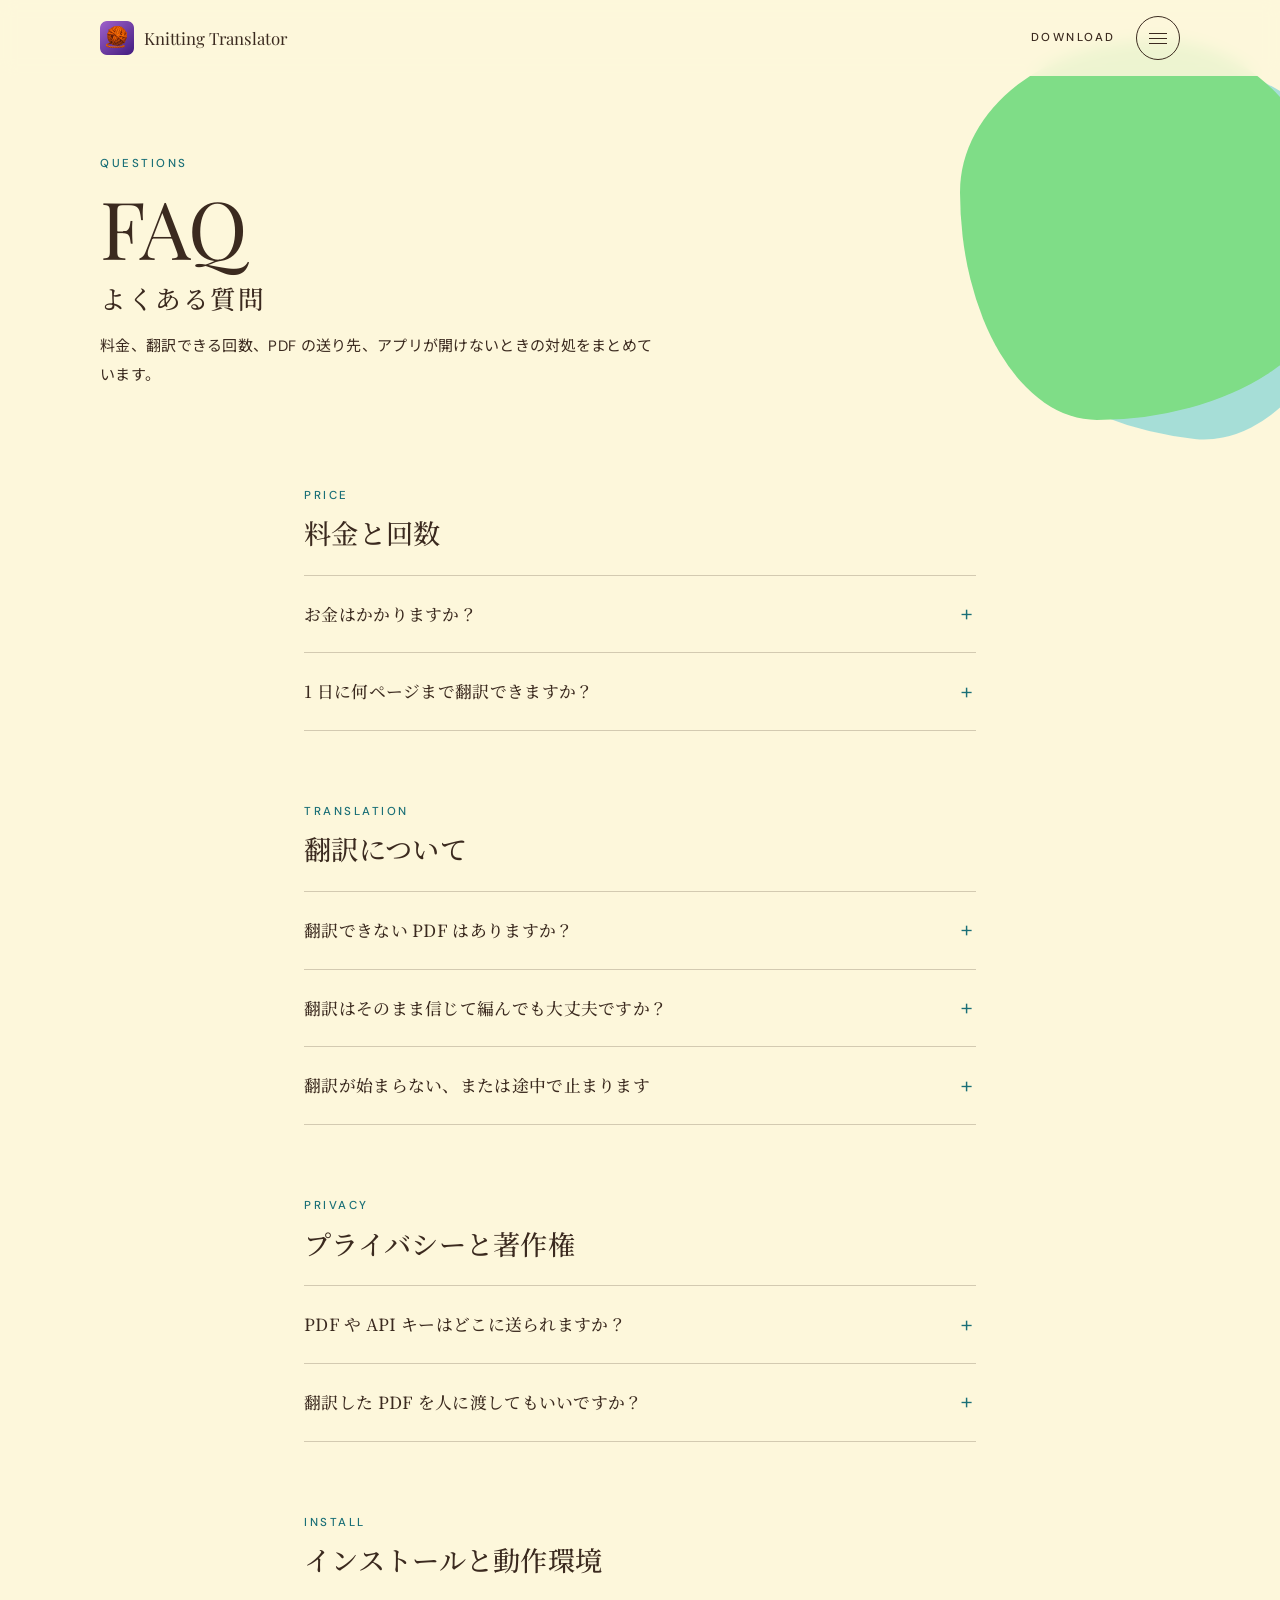
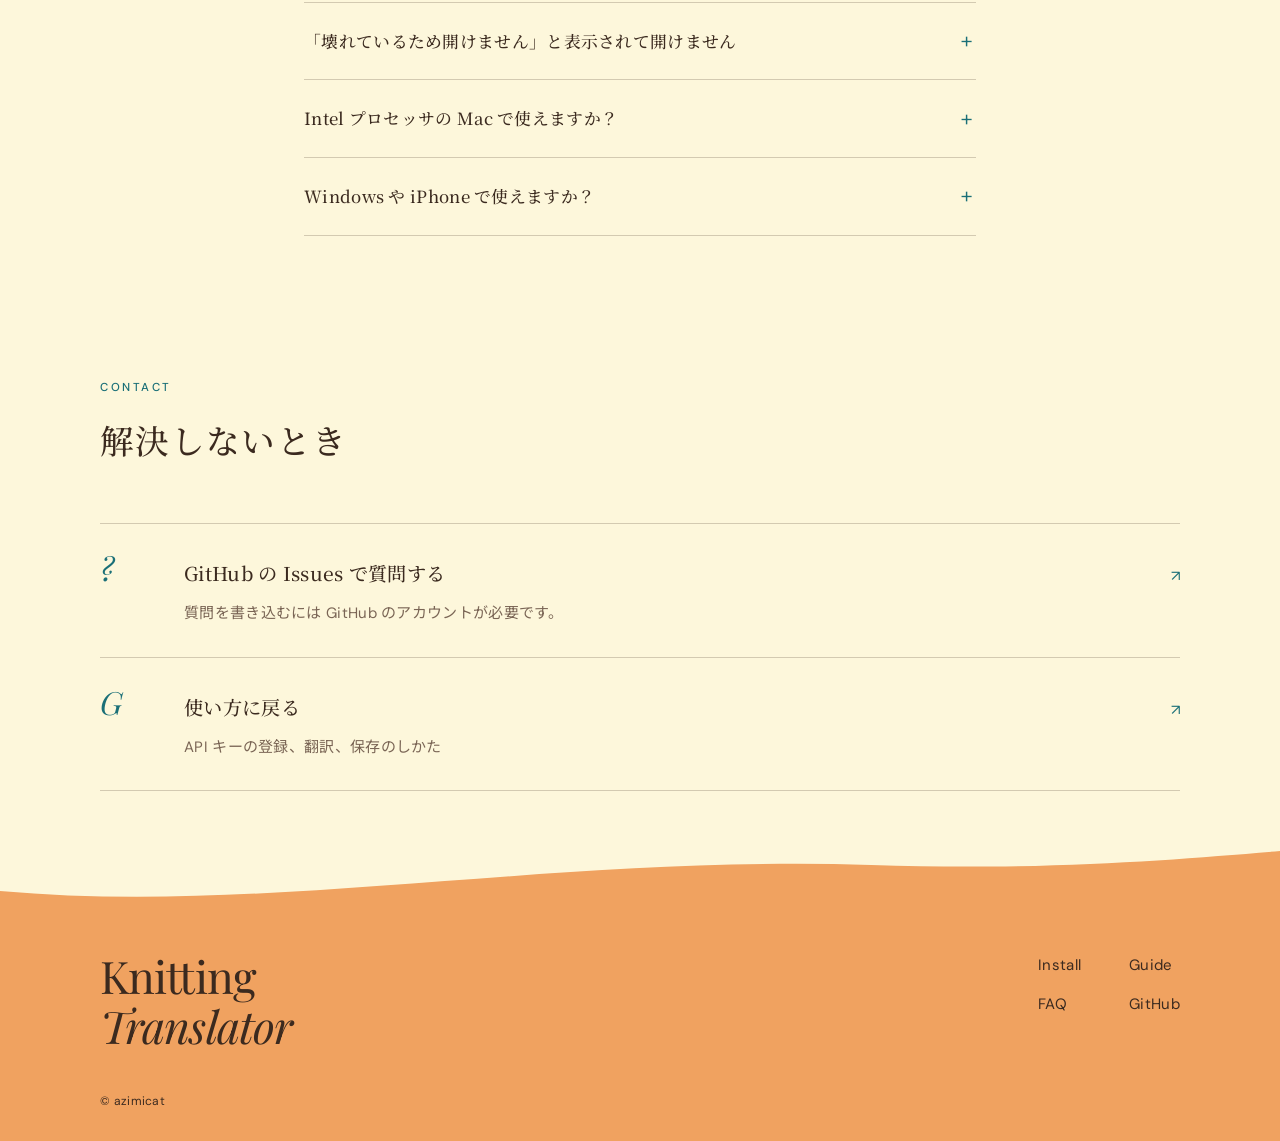
==== faq/index.html @ 3faf4431 "[add] Knitting Translatorを紹介して配布する静的サイトを追加 トップ、インストール、使い方、よくある質問の4ページと、共通のCSSとJavaScript。 ダウンロードボタンは" ====
<!doctype html>
<html lang="ja">
<head>
  <meta charset="utf-8">
  <meta name="viewport" content="width=device-width, initial-scale=1">
  <title>よくある質問 | Knitting Translator</title>
  <meta name="description" content="Knitting Translator の料金、翻訳回数の上限、プライバシー、開けないときの対処についての質問と答えです。">
  <link rel="icon" href="../assets/img/icon.png">
  <link rel="preconnect" href="https://fonts.googleapis.com">
  <link rel="preconnect" href="https://fonts.gstatic.com" crossorigin>
  <link rel="stylesheet" href="https://fonts.googleapis.com/css2?family=DM+Sans:wght@400;500&family=Noto+Sans+JP:wght@400;500&family=Noto+Serif+JP:wght@500&family=Playfair+Display:ital@0;1&display=swap">
  <link rel="stylesheet" href="../assets/css/style.css">
  <script>document.documentElement.classList.add("js");</script>
</head>
<body>
  <header class="site-header">
    <div class="container">
      <a class="brand" href="../">
        <img src="../assets/img/icon.png" alt="" width="34" height="34">
        <span>Knitting Translator</span>
      </a>
      <div class="header-actions">
        <a class="label" href="https://github.com/azimicat/translate_knitting_pattern_pdf/releases/latest/download/KnittingTranslator.zip" data-download>Download</a>
        <button class="menu-button" type="button" aria-expanded="false" aria-controls="menu" aria-label="メニューを開く"><span></span></button>
      </div>
    </div>
  </header>

  <nav class="menu" id="menu" aria-label="サイト内">
    <ul>
      <li><a href="../"><strong>Home</strong><small>トップ</small></a></li>
      <li><a href="../install/"><strong>Install</strong><small>インストール</small></a></li>
      <li><a href="../guide/"><strong>Guide</strong><small>使い方</small></a></li>
      <li><a href="../faq/" aria-current="page"><strong>FAQ</strong><small>よくある質問</small></a></li>
      <li><a href="https://github.com/azimicat/translate_knitting_pattern_pdf"><strong>GitHub</strong><small>ソースコード</small></a></li>
    </ul>
  </nav>

  <main>
    <section class="page-head">
      <div class="page-head-blob page-head-blob--green blob blob-stack" aria-hidden="true"></div>
      <div class="container reveal">
        <span class="label">Questions</span>
        <h1>FAQ<small>よくある質問</small></h1>
        <p>料金、翻訳できる回数、PDF の送り先、アプリが開けないときの対処をまとめています。</p>
      </div>
    </section>

    <section class="page-body">
      <div class="container prose faq">
        <div class="faq-group">
          <h2><span class="label">Price</span>料金と回数</h2>

          <details id="price">
            <summary>お金はかかりますか？</summary>
            <div class="answer">
              <p>かかりません。アプリは無料で、翻訳には Google の Gemini API の無料枠を使います。Google AI Studio で支払い方法を登録していなければ、無料枠を使い切っても請求は発生せず、その日の翻訳ができなくなるだけです。</p>
            </div>
          </details>

          <details id="quota">
            <summary>1 日に何ページまで翻訳できますか？</summary>
            <div class="answer">
              <p>1 ページの翻訳で、Gemini API を 1 回使います。アプリは 1 日 500 回を上限の目安として数え、その日の回数が 450 回を超えそうになると、翻訳を始める前に確認の画面を出します。回数は Mac の時計で毎日 0 時に 0 に戻ります。</p>
              <p>Google 側の実際の上限は Google の都合で変わることがあります。いまの上限は Google AI Studio で確かめられます。</p>
            </div>
          </details>
        </div>

        <div class="faq-group">
          <h2><span class="label">Translation</span>翻訳について</h2>

          <details id="scanned">
            <summary>翻訳できない PDF はありますか？</summary>
            <div class="answer">
              <p>紙をスキャンしただけの PDF のように、文字が画像になっていて選択できない PDF は翻訳できません。PDF を開いて、文字をドラッグで選択できるかどうかで見分けられます。</p>
            </div>
          </details>

          <details id="accuracy">
            <summary>翻訳はそのまま信じて編んでも大丈夫ですか？</summary>
            <div class="answer">
              <p>機械による翻訳なので、目数や段数、記号を取り違えることがあります。原文と訳が左右に並んでいるので、数字や略語は原文と照らし合わせてから編んでください。</p>
            </div>
          </details>

          <details id="slow">
            <summary>翻訳が始まらない、または途中で止まります</summary>
            <div class="answer">
              <ul>
                <li>インターネットに接続しているか確かめてください。</li>
                <li>API キーを貼り付けるときに、前後に余分な文字が入っていないか確かめてください。鍵のボタンから入れ直せます。</li>
                <li>その日の無料枠を使い切っている場合は、翌日まで翻訳できません。</li>
              </ul>
            </div>
          </details>
        </div>

        <div class="faq-group">
          <h2><span class="label">Privacy</span>プライバシーと著作権</h2>

          <details id="privacy">
            <summary>PDF や API キーはどこに送られますか？</summary>
            <div class="answer">
              <ul>
                <li>API キーは使っている Mac の中にだけ保存されます。</li>
                <li>PDF は 1 ページずつ、翻訳のために Google の Gemini API に送られます。アプリの作者に送られるものはありません。</li>
                <li>Google の規約では、無料枠で送った内容を Google がサービスの改善に使う場合があるとされています。人に見せたくない内容を含む PDF は翻訳しないでください。</li>
              </ul>
            </div>
          </details>

          <details id="copyright">
            <summary>翻訳した PDF を人に渡してもいいですか？</summary>
            <div class="answer">
              <p>販売されている編み物パターンには、作者が個人で使うことを条件にしているものがよくあります。翻訳した PDF を人に渡したり公開したりする前に、パターンの利用条件を確かめてください。</p>
            </div>
          </details>
        </div>

        <div class="faq-group">
          <h2><span class="label">Install</span>インストールと動作環境</h2>

          <details id="damaged">
            <summary>「壊れているため開けません」と表示されて開けません</summary>
            <div class="answer">
              <p>macOS がインターネットから入手したアプリに付ける印が原因で、この表示が出ることがあります。このサイトか GitHub からダウンロードしたアプリであれば、ターミナルで次のコマンドを実行すると印が外れ、開けるようになります。</p>
              <p><code>xattr -dr com.apple.quarantine /Applications/KnittingTranslator.app</code></p>
              <p>アプリケーションフォルダ以外に置いている場合は、<code>/Applications/KnittingTranslator.app</code> の部分を置いた場所に書き換えてください。</p>
            </div>
          </details>

          <details id="intel">
            <summary>Intel プロセッサの Mac で使えますか？</summary>
            <div class="answer">
              <p>いま配布しているアプリは、Apple シリコン（M1 以降）を搭載した Mac 向けです。Intel プロセッサの Mac では動きません。</p>
            </div>
          </details>

          <details id="windows">
            <summary>Windows や iPhone で使えますか？</summary>
            <div class="answer">
              <p>使えません。Knitting Translator は Mac 専用のアプリです。</p>
            </div>
          </details>
        </div>
      </div>
    </section>

    <section class="next">
      <div class="container">
        <div class="section-head">
          <span class="label">Contact</span>
          <h2>解決しないとき</h2>
        </div>
        <ul class="rows">
          <li>
            <a href="https://github.com/azimicat/translate_knitting_pattern_pdf/issues">
              <span class="num">?</span>
              <h3>GitHub の Issues で質問する</h3>
              <p>質問を書き込むには GitHub のアカウントが必要です。</p>
            </a>
          </li>
          <li>
            <a href="../guide/">
              <span class="num">G</span>
              <h3>使い方に戻る</h3>
              <p>API キーの登録、翻訳、保存のしかた</p>
            </a>
          </li>
        </ul>
      </div>
    </section>
  </main>

  <footer class="site-footer">
    <svg class="footer-wave" viewBox="0 0 1440 60" preserveAspectRatio="none" aria-hidden="true">
      <path d="M0 60 L0 40 C 300 64 620 4 980 14 C 1180 20 1330 8 1440 0 L1440 60 Z"/>
    </svg>
    <div class="container">
      <div class="footer-top">
        <p class="footer-mark">Knitting<br><em>Translator</em></p>
        <ul class="footer-links">
          <li><a href="../install/">Install</a></li>
          <li><a href="../guide/">Guide</a></li>
          <li><a href="../faq/">FAQ</a></li>
          <li><a href="https://github.com/azimicat/translate_knitting_pattern_pdf">GitHub</a></li>
        </ul>
      </div>
      <p class="copyright">&copy; azimicat</p>
    </div>
  </footer>

  <script src="../assets/js/site.js" defer></script>
</body>
</html>
---- assets/css/style.css ----
/*
 * 配色は 4 色。地はクリーム、いちばん目立つ面積をオレンジに割り当て、
 * 水色と緑は図形の重ね色や番号などの差し色に使う。
 */
:root {
  --orange: #f0a260;
  --cream: #fdf7db;
  --cyan: #60cbd5;
  --green: #7fdd87;

  --bg: var(--cream);
  --ink: #3b2a1f;
  --ink-soft: #7a6555;
  --line: rgba(59, 42, 31, 0.22);
  --accent-text: #1a6f77; /* 水色を文字に使うときの濃い色。クリームの地で読める濃さにしている */
  --paper: #fffdf4;

  --content: 1080px;
  --gutter: 24px;
  --header-h: 76px;

  --sans: "DM Sans", "Noto Sans JP", "Hiragino Sans", system-ui, sans-serif;
  --serif-en: "Playfair Display", "Noto Serif JP", serif;
  --serif-ja: "Noto Serif JP", "Hiragino Mincho ProN", serif;
  --mono: ui-monospace, "SF Mono", Menlo, monospace;

  --blob-a: 58% 42% 52% 48% / 46% 56% 44% 54%;
  --blob-b: 44% 56% 38% 62% / 58% 40% 60% 42%;
  --blob-c: 52% 48% 64% 36% / 40% 58% 42% 60%;
}

*,
*::before,
*::after {
  box-sizing: border-box;
}

html {
  -webkit-text-size-adjust: 100%;
  scroll-behavior: smooth;
  scroll-padding-top: calc(var(--header-h) + 16px);
}

body {
  margin: 0;
  background: var(--bg);
  color: var(--ink);
  font-family: var(--sans);
  font-size: 15px;
  line-height: 1.95;
  letter-spacing: 0.02em;
}

body.menu-open {
  overflow: hidden;
}

main,
.site-footer {
  overflow-x: clip;
}

img {
  max-width: 100%;
  height: auto;
}

a {
  color: inherit;
  text-underline-offset: 4px;
}

a:focus-visible,
button:focus-visible,
summary:focus-visible {
  outline: 2px solid var(--ink);
  outline-offset: 3px;
}

code {
  font-family: var(--mono);
  font-size: 0.88em;
  background: rgba(59, 42, 31, 0.07);
  padding: 0.1em 0.4em;
  border-radius: 4px;
  overflow-wrap: anywhere;
}

kbd {
  font-family: var(--sans);
  font-size: 0.85em;
  padding: 0.05em 0.45em;
  border: 1px solid var(--line);
  border-bottom-width: 2px;
  border-radius: 5px;
  background: var(--paper);
}

.container {
  width: 100%;
  max-width: calc(var(--content) + var(--gutter) * 2);
  margin: 0 auto;
  padding: 0 var(--gutter);
}

/* 字間を空けた小さな英字のラベル */
.label {
  display: inline-block;
  font-family: var(--sans);
  font-size: 0.72rem;
  font-weight: 500;
  letter-spacing: 0.22em;
  text-transform: uppercase;
}

/* ── ヘッダー ────────────────────────── */
.site-header {
  position: fixed;
  inset: 0 0 auto;
  z-index: 30;
  height: var(--header-h);
  background: rgba(253, 247, 219, 0.88);
  -webkit-backdrop-filter: blur(8px);
  backdrop-filter: blur(8px);
}

.site-header .container {
  height: 100%;
  display: flex;
  align-items: center;
  justify-content: space-between;
  gap: 16px;
}

.brand {
  display: inline-flex;
  align-items: center;
  gap: 10px;
  text-decoration: none;
}

.brand img {
  width: 34px;
  height: 34px;
}

.brand span {
  font-family: var(--serif-en);
  font-size: 1.05rem;
  letter-spacing: 0;
}

.header-actions {
  display: flex;
  align-items: center;
  gap: 20px;
}

.header-actions .label {
  text-decoration: none;
}

.menu-button {
  width: 44px;
  height: 44px;
  border: 1px solid var(--ink);
  border-radius: 50%;
  background: transparent;
  color: var(--ink);
  display: grid;
  place-items: center;
  cursor: pointer;
  padding: 0;
}

.menu-button span {
  display: block;
  width: 18px;
  height: 1px;
  background: currentColor;
  box-shadow: 0 -5px 0 currentColor, 0 5px 0 currentColor;
  transition: box-shadow 0.2s ease, transform 0.2s ease;
}

.menu-button[aria-expanded="true"] span {
  box-shadow: none;
  transform: rotate(45deg);
}

.menu-button[aria-expanded="true"] span::after {
  content: "";
  display: block;
  width: 18px;
  height: 1px;
  background: currentColor;
  transform: rotate(90deg);
}

/* 全画面のメニュー */
.menu {
  position: fixed;
  inset: 0;
  z-index: 20;
  background: var(--bg);
  padding: calc(var(--header-h) + 32px) var(--gutter) 40px;
  display: none;
  overflow-y: auto;
}

.menu.is-open {
  display: block;
}

.menu ul {
  max-width: var(--content);
  margin: 0 auto;
  padding: 0;
  list-style: none;
}

.menu li + li {
  border-top: 1px solid var(--line);
}

.menu a {
  display: flex;
  align-items: baseline;
  justify-content: space-between;
  gap: 16px;
  padding: 20px 0;
  text-decoration: none;
}

.menu a strong {
  font-family: var(--serif-en);
  font-size: clamp(1.8rem, 6vw, 3rem);
  font-weight: 400;
  letter-spacing: -0.01em;
}

.menu a small {
  font-size: 0.85rem;
  color: var(--ink-soft);
}

/* ── 図形 ────────────────────────────── */
.blob {
  border-radius: var(--blob-a);
}

.blob-stack {
  position: relative;
}

/* 後ろの図形（z-index: -1）を色の図形の下に描くため、重ねる範囲をここで区切る */
.hero-visual,
.feature-visual {
  isolation: isolate;
}

/* 後ろにずらして重ねる色の図形 */
.blob-stack::before {
  content: "";
  position: absolute;
  inset: 0;
  z-index: -1;
  border-radius: var(--blob-b);
  transform: translate(5%, 4%) rotate(6deg);
  background: var(--shadow-color, var(--cyan));
  opacity: 0.55;
}

/* 図形に沿って曲げる英字 */
.curve-label {
  position: absolute;
  inset: -6%;
  width: 112%;
  height: 112%;
  pointer-events: none;
  overflow: visible;
}

.curve-label text {
  font-family: var(--sans);
  font-size: 15px;
  letter-spacing: 0.3em;
  fill: var(--ink);
  text-transform: uppercase;
}

/* ── ヒーロー ────────────────────────── */
.hero {
  position: relative;
  min-height: 100svh;
  padding: calc(var(--header-h) + 24px) 0 32px;
  display: flex;
  flex-direction: column;
}

.hero .container {
  flex: 1;
  display: flex;
  flex-direction: column;
}

.hero-visual {
  position: relative;
  flex: 1;
  display: grid;
  place-items: center;
  min-height: 460px;
}

.hero-blob {
  position: absolute;
  width: min(86vw, 720px);
  aspect-ratio: 1.12;
  background: var(--orange);
  --shadow-color: var(--cyan);
}

.hero-blob::after {
  content: "";
  position: absolute;
  width: 22%;
  aspect-ratio: 1;
  right: -2%;
  bottom: 8%;
  border-radius: var(--blob-c);
  background: var(--green);
}

.hero-title {
  position: relative;
  z-index: 2;
  margin: 0;
  text-align: center;
  font-family: var(--serif-en);
  font-weight: 400;
  font-size: clamp(3rem, 11vw, 7.5rem);
  line-height: 0.95;
  letter-spacing: -0.03em;
}

.hero-title em {
  display: block;
  font-style: italic;
  padding-left: 0.8em;
}

.hero-title small {
  display: block;
  margin-top: 28px;
  font-family: var(--serif-ja);
  font-size: clamp(1rem, 2.4vw, 1.35rem);
  font-weight: 500;
  line-height: 1.7;
  letter-spacing: 0.06em;
}

.hero-meta {
  display: grid;
  grid-template-columns: 1fr auto 1fr;
  align-items: end;
  gap: 16px;
  margin-top: 24px;
  font-size: 0.72rem;
}

.hero-meta p {
  margin: 0;
  line-height: 1.8;
}

.hero-meta .scroll {
  text-align: center;
  text-decoration: none;
}

.hero-meta .scroll::before {
  content: "";
  display: block;
  width: 8px;
  height: 8px;
  margin: 0 auto 6px;
  border-right: 1.5px solid currentColor;
  border-bottom: 1.5px solid currentColor;
  transform: rotate(45deg);
}

.hero-meta .right {
  text-align: right;
}

/* ── セクション共通 ──────────────────── */
.section {
  padding: 120px 0;
}

.section-head {
  margin-bottom: 56px;
}

.section-head .label {
  color: var(--accent-text);
}

.section-head h2 {
  margin: 12px 0 0;
  font-family: var(--serif-ja);
  font-size: clamp(1.5rem, 3.4vw, 2.1rem);
  font-weight: 500;
  line-height: 1.6;
  letter-spacing: 0.04em;
}

/* 紹介文 */
.intro {
  max-width: 760px;
  margin: 0 auto;
  text-align: center;
}

.intro .label {
  margin-bottom: 28px;
  color: var(--accent-text);
}

.intro p.lead {
  margin: 0;
  font-family: var(--serif-ja);
  font-size: clamp(1.05rem, 2.2vw, 1.3rem);
  line-height: 2.2;
}

/* ── ボタンと矢印つきのリンク ─────────── */
.actions {
  display: flex;
  flex-wrap: wrap;
  justify-content: center;
  gap: 14px;
  margin-top: 40px;
}

.actions--start {
  justify-content: flex-start;
  margin-top: 8px;
}

.button {
  display: inline-flex;
  align-items: center;
  justify-content: center;
  gap: 10px;
  min-height: 52px;
  padding: 12px 30px;
  border-radius: 999px;
  border: 1px solid var(--ink);
  font-size: 0.9rem;
  font-weight: 500;
  letter-spacing: 0.08em;
  text-decoration: none;
  transition: background-color 0.2s ease, color 0.2s ease;
}

.button--primary {
  background: var(--ink);
  color: var(--cream);
}

.button--primary:hover {
  background: transparent;
  color: var(--ink);
}

.button--ghost:hover {
  background: var(--ink);
  color: var(--cream);
}

.arrow-link {
  display: flex;
  align-items: center;
  justify-content: space-between;
  gap: 16px;
  max-width: 420px;
  margin-top: 24px;
  padding-bottom: 10px;
  border-bottom: 1px solid var(--line);
  color: var(--accent-text);
  text-decoration: none;
}

.arrow-link::after {
  content: "\2197";
  font-size: 1rem;
  transition: transform 0.2s ease;
}

.arrow-link:hover::after {
  transform: translate(3px, -3px);
}

.release-meta {
  margin: 14px 0 0;
  font-size: 0.8rem;
  color: var(--ink-soft);
}

/* ── 対訳 PDF の見本 ─────────────────── */
.sample {
  position: relative;
  z-index: 1;
  width: min(100%, 440px);
  margin: 0;
  background: var(--paper);
  border-radius: 6px;
  box-shadow: 0 24px 50px rgba(59, 42, 31, 0.16);
  padding: 22px 22px 18px;
  font-size: 0.8rem;
  line-height: 1.6;
  text-align: left;
  transform: rotate(-3deg);
}

.sample__head,
.sample__row {
  display: grid;
  grid-template-columns: 1fr 1fr;
  gap: 16px;
}

.sample__head {
  padding-bottom: 8px;
  margin-bottom: 4px;
  border-bottom: 1px solid var(--line);
  color: var(--ink-soft);
}

.sample__row {
  padding: 7px 0;
}

.sample__row + .sample__row {
  border-top: 1px dashed var(--line);
}

.sample__en {
  font-family: "Helvetica Neue", Helvetica, Arial, sans-serif;
}

.sample__caption {
  margin: 10px 0 0;
  font-size: 0.7rem;
  color: var(--ink-soft);
}

/* ── 特長 ────────────────────────────── */
.feature {
  display: grid;
  grid-template-columns: 1fr;
  gap: 40px;
  align-items: center;
}

.feature + .feature {
  margin-top: 120px;
}

.feature-visual {
  position: relative;
  width: min(100%, 420px);
  margin: 0 auto;
}

.feature-blob {
  aspect-ratio: 1;
  display: grid;
  place-items: center;
  padding: 18%;
  text-align: center;
}

.feature-blob--orange {
  background: var(--orange);
  --shadow-color: var(--cyan);
}

.feature-blob--cyan {
  background: var(--cyan);
  border-radius: var(--blob-b);
  --shadow-color: var(--green);
}

.feature-blob--green {
  background: var(--green);
  border-radius: var(--blob-c);
  --shadow-color: var(--orange);
}

.feature-blob--sample {
  padding: 12% 4%;
}

.feature-blob .glyph {
  margin: 0;
  font-family: var(--serif-en);
  font-size: clamp(1.4rem, 4vw, 2rem);
  line-height: 1.4;
}

.feature-blob .glyph small {
  display: block;
  margin-top: 6px;
  font-family: var(--serif-ja);
  font-size: 0.55em;
}

.feature-text .label {
  color: var(--accent-text);
}

.feature-text h3 {
  margin: 10px 0 16px;
  font-family: var(--serif-ja);
  font-size: clamp(1.3rem, 2.8vw, 1.7rem);
  font-weight: 500;
  line-height: 1.6;
}

.feature-text p {
  margin: 0;
  max-width: 460px;
}

@media (min-width: 820px) {
  .feature {
    grid-template-columns: 1fr 1fr;
    gap: 80px;
  }

  .feature--reverse .feature-visual {
    order: 2;
  }
}

/* ── 手順の一覧 ──────────────────────── */
.rows {
  margin: 0;
  padding: 0;
  list-style: none;
  border-top: 1px solid var(--line);
}

.rows > li {
  border-bottom: 1px solid var(--line);
}

.rows a,
.rows .row {
  display: grid;
  grid-template-columns: 64px 1fr auto;
  gap: 8px 20px;
  align-items: baseline;
  padding: 28px 0;
  text-decoration: none;
}

.rows .num {
  font-family: var(--serif-en);
  font-style: italic;
  font-size: 2rem;
  line-height: 1;
  color: var(--accent-text);
}

.rows h3 {
  margin: 0;
  font-family: var(--serif-ja);
  font-size: 1.2rem;
  font-weight: 500;
}

.rows p {
  grid-column: 2 / 3;
  margin: 0;
  color: var(--ink-soft);
}

.rows a::after {
  content: "\2197";
  grid-column: 3;
  grid-row: 1;
  color: var(--accent-text);
  transition: transform 0.2s ease;
}

.rows a:hover::after {
  transform: translate(3px, -3px);
}

/* ── ダウンロード ────────────────────── */
.download {
  text-align: center;
}

.download-title {
  margin: 12px 0 8px;
  font-family: var(--serif-en);
  font-size: clamp(2.4rem, 7vw, 4.4rem);
  font-weight: 400;
  line-height: 1.1;
  letter-spacing: -0.02em;
}

.download-title em {
  font-style: italic;
}

.download p {
  margin: 8px auto 0;
  max-width: 560px;
}

.download .note {
  font-size: 0.85rem;
  color: var(--ink-soft);
}

/* ── フッター ────────────────────────── */
.site-footer {
  position: relative;
  margin-top: 80px;
  background: var(--orange);
  padding: 40px 0 28px;
}

.footer-wave {
  position: absolute;
  left: 0;
  right: 0;
  bottom: 100%;
  display: block;
  width: 100%;
  height: 60px;
}

.footer-wave path {
  fill: var(--orange);
}

.footer-top {
  display: flex;
  flex-wrap: wrap;
  justify-content: space-between;
  align-items: flex-start;
  gap: 32px;
}

.footer-mark {
  margin: 0;
  font-family: var(--serif-en);
  font-size: clamp(2rem, 5vw, 2.8rem);
  font-weight: 400;
  line-height: 1.1;
  letter-spacing: -0.02em;
}

.footer-mark em {
  font-style: italic;
}

.footer-links {
  display: grid;
  grid-template-columns: repeat(2, auto);
  gap: 10px 48px;
  margin: 0;
  padding: 0;
  list-style: none;
}

.footer-links a {
  text-decoration: none;
}

.footer-links a:hover {
  text-decoration: underline;
}

.copyright {
  margin: 40px 0 0;
  font-size: 0.75rem;
}

/* ── 下層ページ ──────────────────────── */
.page-head {
  position: relative;
  padding: calc(var(--header-h) + 72px) 0 72px;
  overflow: hidden;
  isolation: isolate;
}

.page-head .container {
  position: relative;
  z-index: 1;
}

.page-head .label {
  color: var(--accent-text);
}

.page-head h1 {
  margin: 8px 0 0;
  font-family: var(--serif-en);
  font-size: clamp(2.8rem, 8vw, 5rem);
  font-weight: 400;
  line-height: 1.05;
  letter-spacing: -0.02em;
}

.page-head h1 small {
  display: block;
  margin-top: 16px;
  font-family: var(--serif-ja);
  font-size: clamp(1.2rem, 3vw, 1.6rem);
  font-weight: 500;
  letter-spacing: 0.06em;
}

.page-head p {
  margin: 20px 0 0;
  max-width: 560px;
}

.page-head-blob {
  position: absolute;
  right: -60px;
  top: 40px;
  width: min(48vw, 380px);
  aspect-ratio: 1;
  background: var(--orange);
  --shadow-color: var(--green);
}

.page-head-blob--cyan {
  background: var(--cyan);
  border-radius: var(--blob-b);
  --shadow-color: var(--orange);
}

.page-head-blob--green {
  background: var(--green);
  border-radius: var(--blob-c);
  --shadow-color: var(--cyan);
}

.page-body {
  padding: 24px 0 40px;
}

.prose {
  max-width: 720px;
}

.prose h2 {
  margin: 88px 0 20px;
  font-family: var(--serif-ja);
  font-size: clamp(1.35rem, 3vw, 1.7rem);
  font-weight: 500;
  line-height: 1.6;
}

.prose h2:first-child {
  margin-top: 0;
}

.prose h2 .label {
  display: block;
  margin-bottom: 6px;
  color: var(--accent-text);
}

.prose h3 {
  margin: 40px 0 12px;
  font-family: var(--serif-ja);
  font-size: 1.15rem;
  font-weight: 500;
}

.prose p,
.prose ul,
.prose ol {
  margin: 0 0 18px;
}

.prose ol > li,
.prose ul > li {
  margin-bottom: 8px;
}

.prose ol {
  padding-left: 1.4em;
}

.prose ol > li::marker {
  font-family: var(--serif-en);
  font-style: italic;
  color: var(--accent-text);
}

.callout {
  position: relative;
  margin: 0 0 28px;
  padding: 24px 28px;
  background: var(--paper);
  border-radius: 28px;
}

.callout::before {
  content: "";
  position: absolute;
  left: -10px;
  top: -10px;
  width: 28px;
  height: 28px;
  border-radius: var(--blob-c);
  background: var(--orange);
}

.callout p:last-child {
  margin-bottom: 0;
}

.placeholder {
  display: grid;
  place-items: center;
  min-height: 220px;
  margin: 0 0 28px;
  border: 1px dashed var(--line);
  border-radius: var(--blob-b);
  color: var(--ink-soft);
  font-size: 0.8rem;
  text-align: center;
  padding: 24px;
}

.spec {
  margin: 0 0 24px;
  border-top: 1px solid var(--line);
}

.spec div {
  display: grid;
  grid-template-columns: 7em 1fr;
  gap: 16px;
  padding: 14px 0;
  border-bottom: 1px solid var(--line);
}

.spec dt {
  font-weight: 500;
}

.spec dd {
  margin: 0;
}

/* よくある質問 */
.faq-group + .faq-group {
  margin-top: 72px;
}

.faq details {
  border-bottom: 1px solid var(--line);
}

.faq-group h2 + details {
  border-top: 1px solid var(--line);
}

.faq summary {
  position: relative;
  display: block;
  padding: 22px 40px 22px 0;
  font-family: var(--serif-ja);
  font-size: 1.05rem;
  font-weight: 500;
  cursor: pointer;
  list-style: none;
}

.faq summary::-webkit-details-marker {
  display: none;
}

.faq summary::after {
  content: "+";
  position: absolute;
  right: 4px;
  top: 50%;
  transform: translateY(-50%);
  font-family: var(--sans);
  font-size: 1.4rem;
  font-weight: 300;
  color: var(--accent-text);
}

.faq details[open] summary::after {
  content: "\2212";
}

.faq .answer {
  padding: 0 0 24px;
}

.faq .answer > :last-child {
  margin-bottom: 0;
}

.next {
  padding: 96px 0 40px;
}

/* ── 表示時のふわっと出す動き ────────── */
.js .reveal {
  opacity: 0;
  transform: translateY(24px);
  transition: opacity 0.9s ease, transform 0.9s ease;
}

.js .reveal.is-visible {
  opacity: 1;
  transform: none;
}

@media (max-width: 640px) {
  :root {
    --gutter: 16px;
    --header-h: 64px;
  }

  .section {
    padding: 88px 0;
  }

  .header-actions .label {
    display: none;
  }

  .hero-visual {
    min-height: 380px;
  }

  .hero-meta {
    grid-template-columns: 1fr 1fr;
  }

  .hero-meta .scroll {
    display: none;
  }

  .rows a,
  .rows .row {
    grid-template-columns: 44px 1fr auto;
  }

  .footer-links {
    gap: 10px 32px;
  }
}

@media (prefers-reduced-motion: reduce) {
  html {
    scroll-behavior: auto;
  }

  .js .reveal {
    opacity: 1;
    transform: none;
    transition: none;
  }

  .button,
  .arrow-link::after,
  .rows a::after,
  .menu-button span {
    transition: none;
  }
}
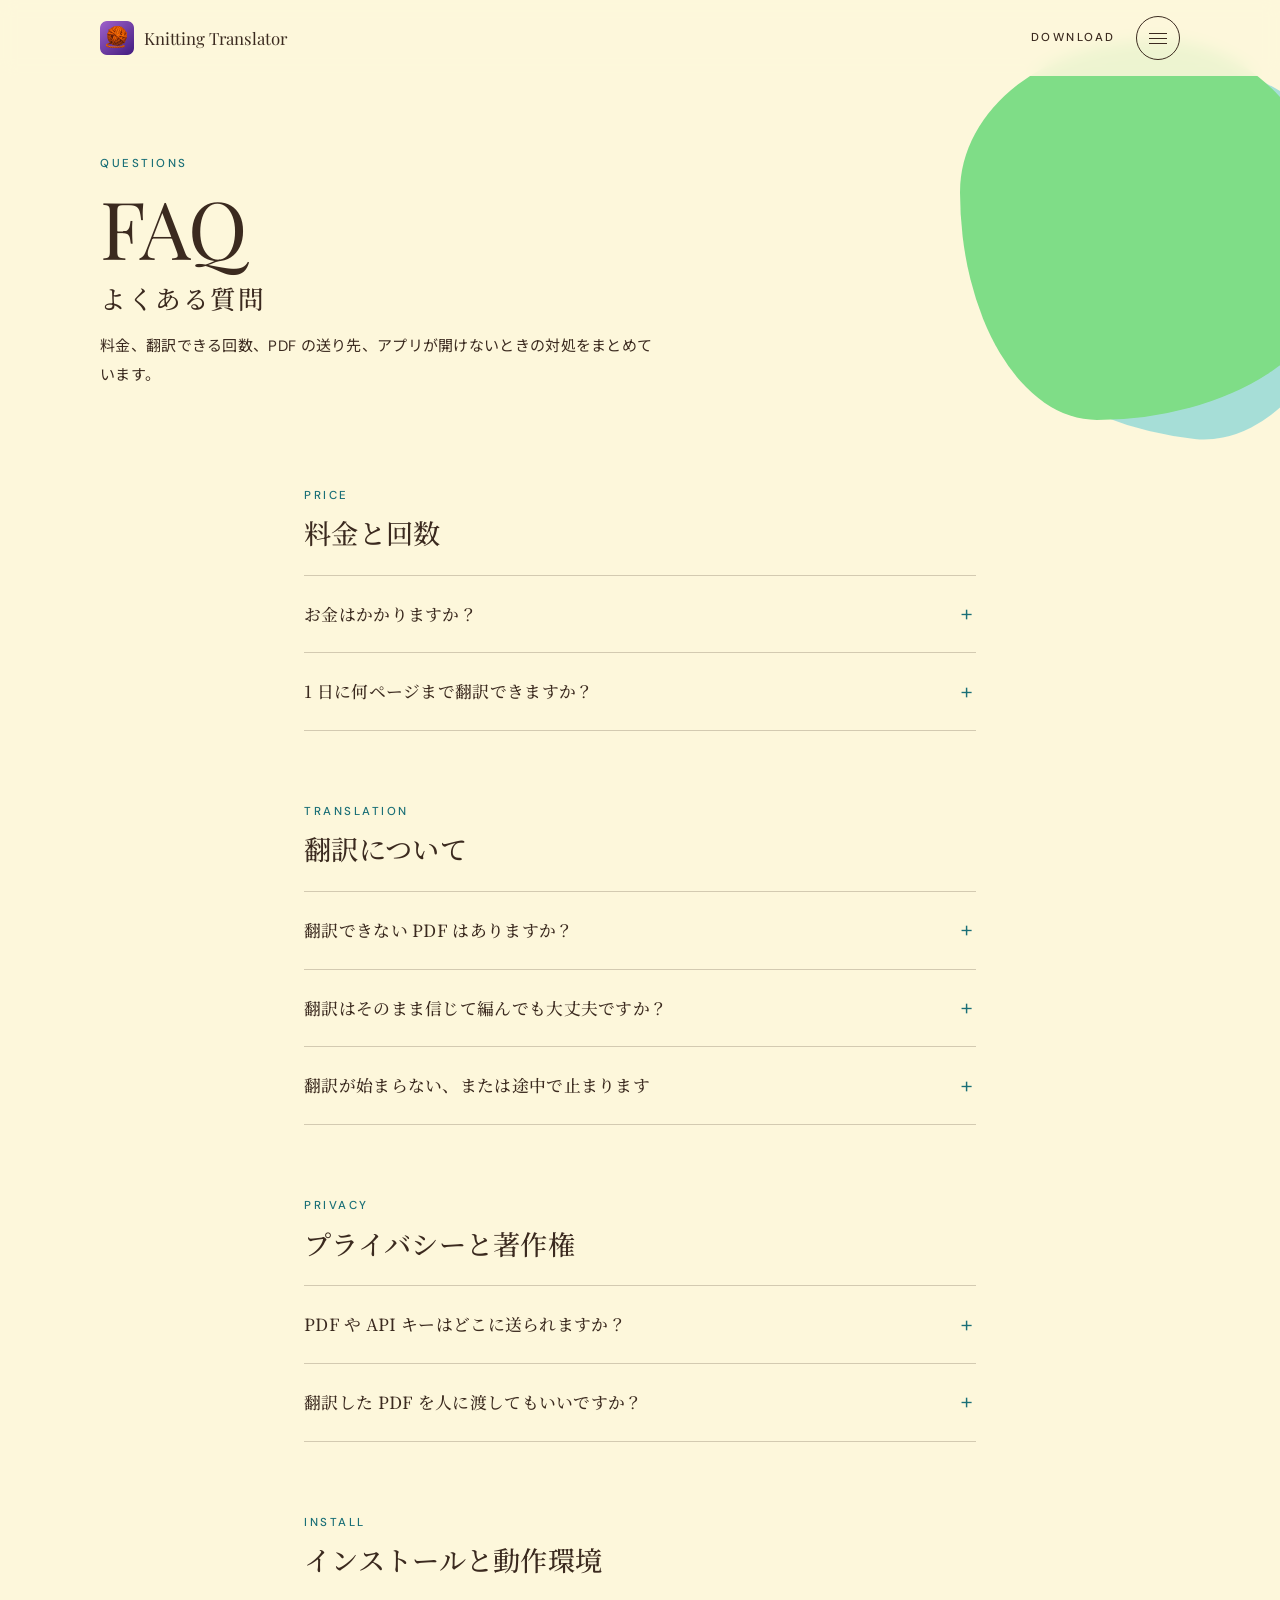
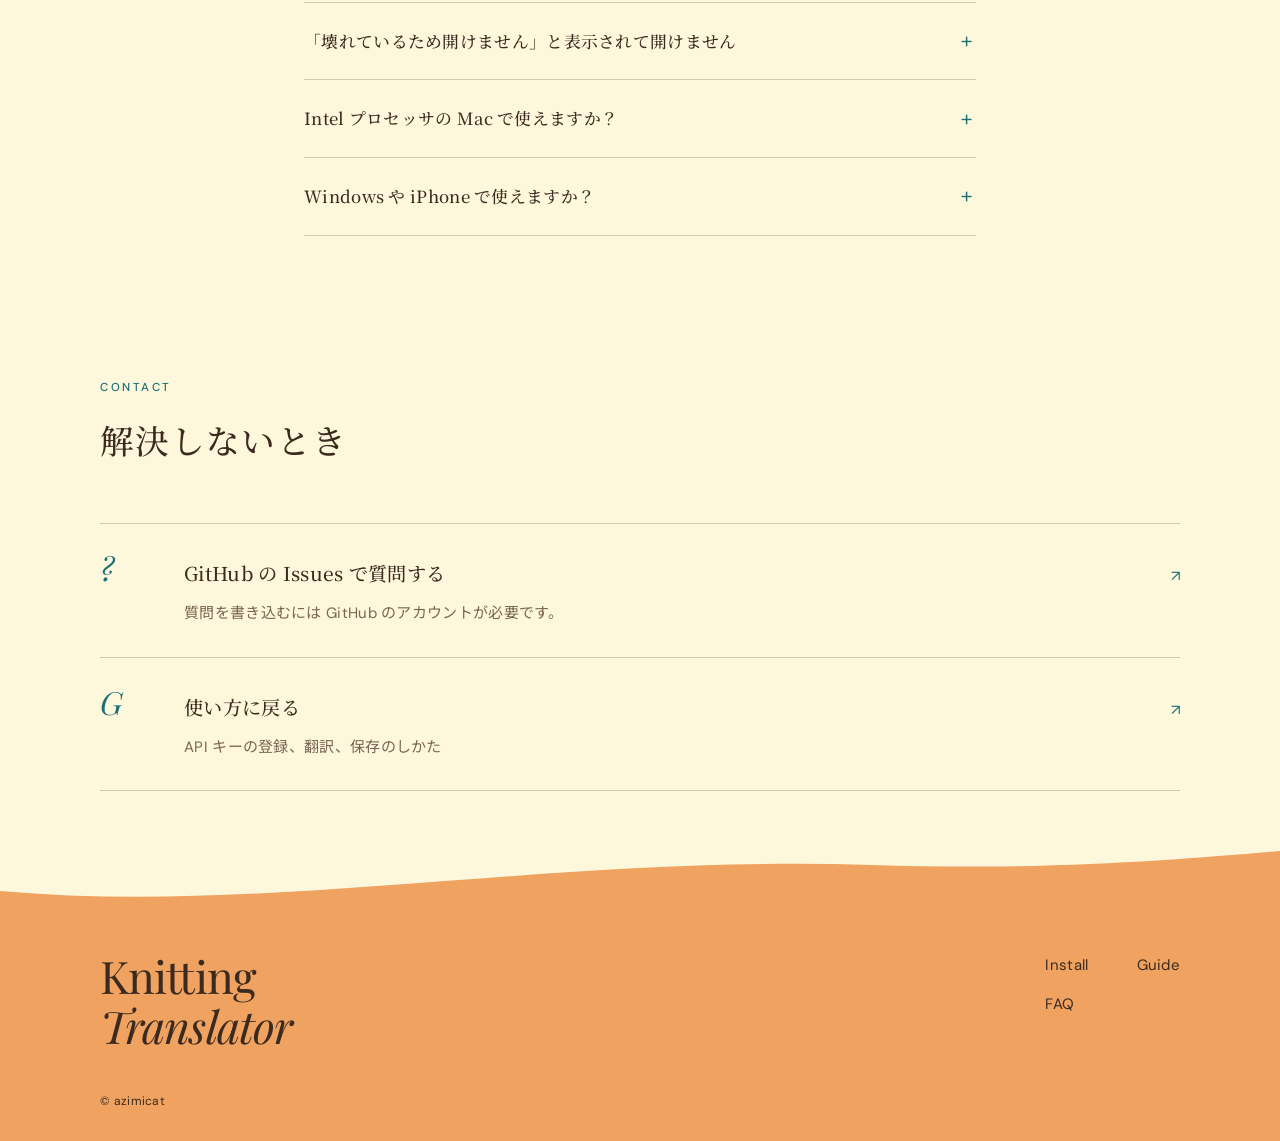
==== commit a083dbfb: "[fix] 非公開のアプリのリポジトリを指していたダウンロードとリンクを、このリポジトリに切り替え アプリのリポジトリが非公開のため、ログインしていない人にはダウンロード、GitHub、Issuesの" ====
--- a/faq/index.html
+++ b/faq/index.html
@@ -20,7 +20,7 @@
         <span>Knitting Translator</span>
       </a>
       <div class="header-actions">
-        <a class="label" href="https://github.com/azimicat/translate_knitting_pattern_pdf/releases/latest/download/KnittingTranslator.zip" data-download>Download</a>
+        <a class="label" href="https://github.com/azimicat/web_site_translate_knitting_pattern_pdf/releases/latest/download/KnittingTranslator.zip" data-download>Download</a>
         <button class="menu-button" type="button" aria-expanded="false" aria-controls="menu" aria-label="メニューを開く"><span></span></button>
       </div>
     </div>
@@ -32,7 +32,6 @@
       <li><a href="../install/"><strong>Install</strong><small>インストール</small></a></li>
       <li><a href="../guide/"><strong>Guide</strong><small>使い方</small></a></li>
       <li><a href="../faq/" aria-current="page"><strong>FAQ</strong><small>よくある質問</small></a></li>
-      <li><a href="https://github.com/azimicat/translate_knitting_pattern_pdf"><strong>GitHub</strong><small>ソースコード</small></a></li>
     </ul>
   </nav>
 
@@ -124,7 +123,7 @@
           <details id="damaged">
             <summary>「壊れているため開けません」と表示されて開けません</summary>
             <div class="answer">
-              <p>macOS がインターネットから入手したアプリに付ける印が原因で、この表示が出ることがあります。このサイトか GitHub からダウンロードしたアプリであれば、ターミナルで次のコマンドを実行すると印が外れ、開けるようになります。</p>
+              <p>macOS がインターネットから入手したアプリに付ける印が原因で、この表示が出ることがあります。このサイトからダウンロードしたアプリであれば、ターミナルで次のコマンドを実行すると印が外れ、開けるようになります。</p>
               <p><code>xattr -dr com.apple.quarantine /Applications/KnittingTranslator.app</code></p>
               <p>アプリケーションフォルダ以外に置いている場合は、<code>/Applications/KnittingTranslator.app</code> の部分を置いた場所に書き換えてください。</p>
             </div>
@@ -155,7 +154,7 @@
         </div>
         <ul class="rows">
           <li>
-            <a href="https://github.com/azimicat/translate_knitting_pattern_pdf/issues">
+            <a href="https://github.com/azimicat/web_site_translate_knitting_pattern_pdf/issues">
               <span class="num">?</span>
               <h3>GitHub の Issues で質問する</h3>
               <p>質問を書き込むには GitHub のアカウントが必要です。</p>
@@ -184,7 +183,6 @@
           <li><a href="../install/">Install</a></li>
           <li><a href="../guide/">Guide</a></li>
           <li><a href="../faq/">FAQ</a></li>
-          <li><a href="https://github.com/azimicat/translate_knitting_pattern_pdf">GitHub</a></li>
         </ul>
       </div>
       <p class="copyright">&copy; azimicat</p>
